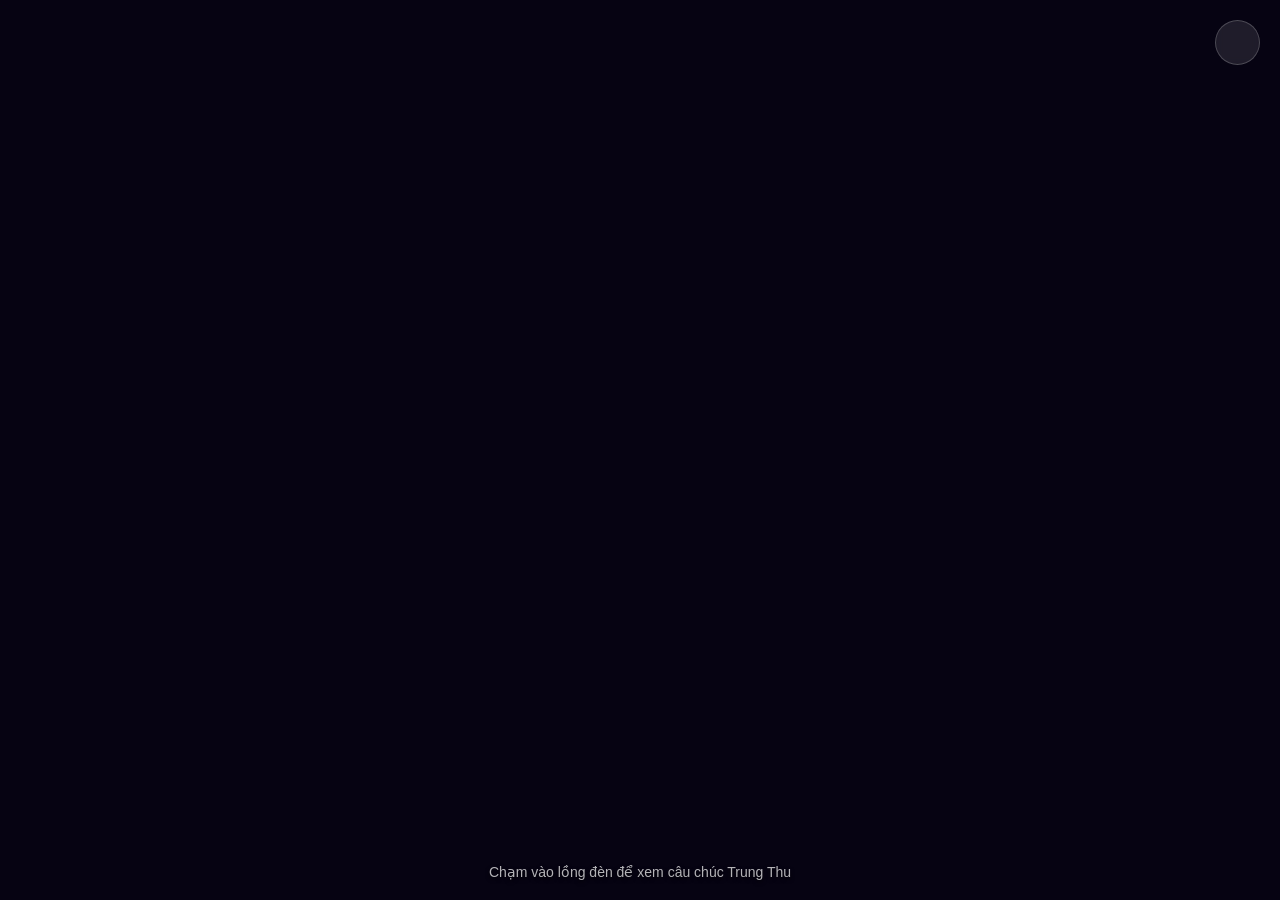
==== index.html @ 0c0daa1f "Refactor index.html for Trung Thu 3D Updated HTML structure and styles for Trung Thu 3D page, includ" ====
<!DOCTYPE html>
<html lang="vi">
<head>
    <meta charset="UTF-8">
    <meta name="viewport" content="width=device-width, initial-scale=1.0">
    <title>Trung Thu 3D - Gửi Nguyện Ước</title>
    <!-- Nhúng Font FontAwesome để hiển thị icon nhạc -->
    <link rel="stylesheet" href="https://cloudflare.com">
    <style>
        * {
            margin: 0;
            padding: 0;
            box-sizing: border-box;
            user-select: none;
        }
        body, html {
            width: 100%;
            height: 100%;
            overflow: hidden;
            background-color: #060312;
            font-family: 'Segoe UI', Tahoma, Geneva, Verdana, sans-serif;
        }
        #webgl-container {
            width: 100%;
            height: 100%;
            position: absolute;
            top: 0;
            left: 0;
            z-index: 1;
        }
        /* Thanh hướng dẫn phía dưới */
        .bottom-bar {
            position: absolute;
            bottom: 20px;
            left: 50%;
            transform: translateX(-50%);
            z-index: 10;
            color: rgba(255,255,255,0.7);
            font-size: 14px;
            pointer-events: none;
            text-align: center;
            text-shadow: 0 2px 4px rgba(0,0,0,0.8);
        }
        /* Nút bật/tắt nhạc góc trên */
        #audio-btn {
            position: absolute;
            top: 20px;
            right: 20px;
            z-index: 10;
            width: 45px;
            height: 45px;
            background: rgba(255, 255, 255, 0.1);
            backdrop-filter: blur(5px);
            border: 1px solid rgba(255, 255, 255, 0.2);
            border-radius: 50%;
            color: #ffd700;
            font-size: 18px;
            cursor: pointer;
            display: flex;
            align-items: center;
            justify-content: center;
            transition: all 0.3s ease;
        }
        #audio-btn:hover {
            background: rgba(255, 255, 255, 0.2);
            transform: scale(1.05);
        }
        /* Bảng Modal hiển thị lời chúc chuẩn giao diện video */
        .wish-modal {
            position: absolute;
            top: 0;
            left: 0;
            width: 100%;
            height: 100%;
            background: rgba(0, 0, 0, 0.4);
            backdrop-filter: blur(3px);
            z-index: 100;
            display: flex;
            align-items: center;
            justify-content: center;
            opacity: 0;
            pointer-events: none;
            transition: opacity 0.4s ease;
        }
        .wish-modal.active {
            opacity: 1;
            pointer-events: auto;
        }
        .wish-card {
            background: linear-gradient(135deg, #2a103d 0%, #150824 100%);
            border: 2px solid #ffd700;
            border-radius: 15px;
            width: 90%;
            max-width: 420px;
            padding: 25px;
            box-shadow: 0 10px 30px rgba(0,0,0,0.7), 0 0 20px rgba(255, 215, 0, 0.2);
            position: relative;
            transform: scale(0.8);
            transition: transform 0.4s cubic-bezier(0.175, 0.885, 0.32, 1.275);
            text-align: center;
        }
        .wish-modal.active .wish-card {
            transform: scale(1);
        }
        .close-btn {
            position: absolute;
            top: 12px;
            right: 15px;
            color: #ffd700;
            font-size: 22px;
            cursor: pointer;
            opacity: 0.8;
            transition: opacity 0.2s;
        }
        .close-btn:hover {
            opacity: 1;
        }
        .card-title {
            color: #ffd700;
            font-size: 20px;
            margin-bottom: 20px;
            font-weight: 600;
            letter-spacing: 1px;
        }
        .image-container {
            width: 100%;
            height: 180px;
            border-radius: 8px;
            overflow: hidden;
            margin-bottom: 20px;
            border: 1px solid rgba(255,255,255,0.1);
            background: #0f071a;
        }
        .image-container img {
            width: 100%;
            height: 100%;
            object-fit: cover;
        }
        #wishText {
            color: #ffffff;
            font-size: 15px;
            line-height: 1.6;
            font-style: italic;
            padding: 0 10px;
        }
    </style>
</head>
<body>

    <div id="webgl-container"></div>
    
    <button id="audio-btn"><i class="fas fa-music" style="opacity:0.5;"></i></button>
    <div class="bottom-bar">Chạm vào lồng đèn để xem câu chúc Trung Thu</div>

    <!-- Cấu trúc Modal Lời Chúc -->
    <div id="wishModal" class="wish-modal">
        <div class="wish-card">
            <div id="closeWishBtn" class="close-btn">&times;</div>
            <div class="card-title">Gửi Người Thương</div>
            <div class="image-container">
                <img id="wishImage" src="" alt="Hình ảnh Trung Thu">
            </div>
            <div id="wishText"></div>
        </div>
    </div>

    <!-- Nhúng thư viện theo đúng cấu trúc GitHub của bạn -->
    <script src="three.min.js"></script>
    <script src="OrbitControls.js"></script>
    <script src="main.js"></script>

    <!-- Thẻ âm nhạc nền (Hãy đảm bảo bạn upload file bgm.mp3 vào thư mục gốc nếu muốn chạy nhạc) -->
    <audio id="bgm" src="bgm.mp3" loop prefetch></audio>

</body>
</html>
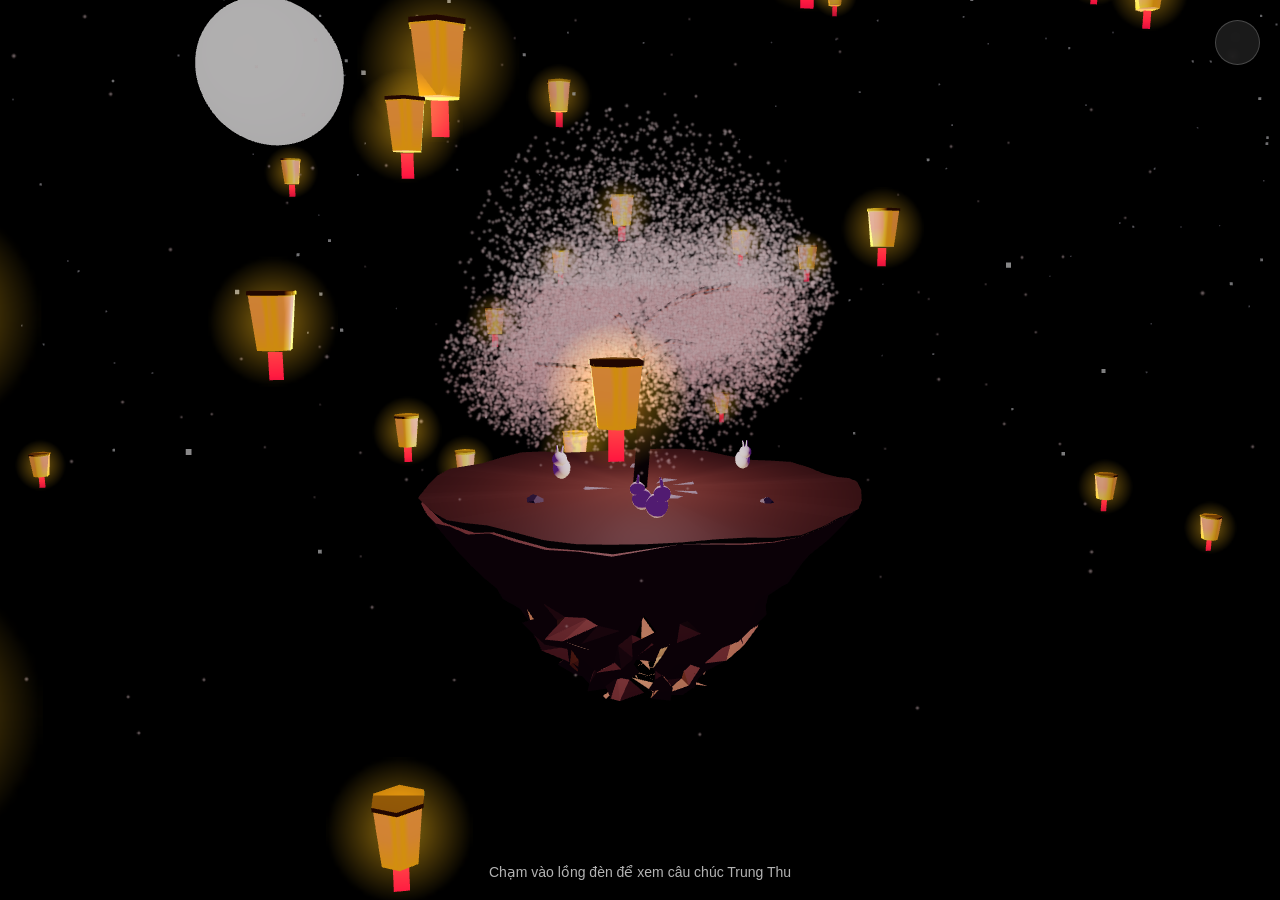
==== commit 791ee9cb: "Refactor script and audio paths in index.html Updated script and audio file paths to point to the as" ====
--- a/index.html
+++ b/index.html
@@ -5,7 +5,7 @@
     <meta name="viewport" content="width=device-width, initial-scale=1.0">
     <title>Trung Thu 3D - Gửi Nguyện Ước</title>
     <!-- Nhúng Font FontAwesome để hiển thị icon nhạc -->
-    <link rel="stylesheet" href="https://cloudflare.com">
+        <link rel="stylesheet" href="https://cloudflare.com">
     <style>
         * {
             margin: 0;
@@ -164,13 +164,14 @@
         </div>
     </div>
 
-    <!-- Nhúng thư viện theo đúng cấu trúc GitHub của bạn -->
-    <script src="three.min.js"></script>
-    <script src="OrbitControls.js"></script>
-    <script src="main.js"></script>
+           <!-- Nhúng đúng đường dẫn đến nơi chứa file trên GitHub của bạn -->
+    <script src="./tthu3d/assets/three.min.js"></script>
+    <script src="./tthu3d/assets/OrbitControls.js"></script>
+    <script src="./tthu3d/assets/script.js"></script>
 
-    <!-- Thẻ âm nhạc nền (Hãy đảm bảo bạn upload file bgm.mp3 vào thư mục gốc nếu muốn chạy nhạc) -->
-    <audio id="bgm" src="bgm.mp3" loop prefetch></audio>
+    <!-- Thẻ âm thanh nền trỏ vào thư mục assets -->
+    <audio id="bgm" src="./tthu3d/assets/1.mp3" loop prefetch></audio>
+
 
 </body>
 </html>
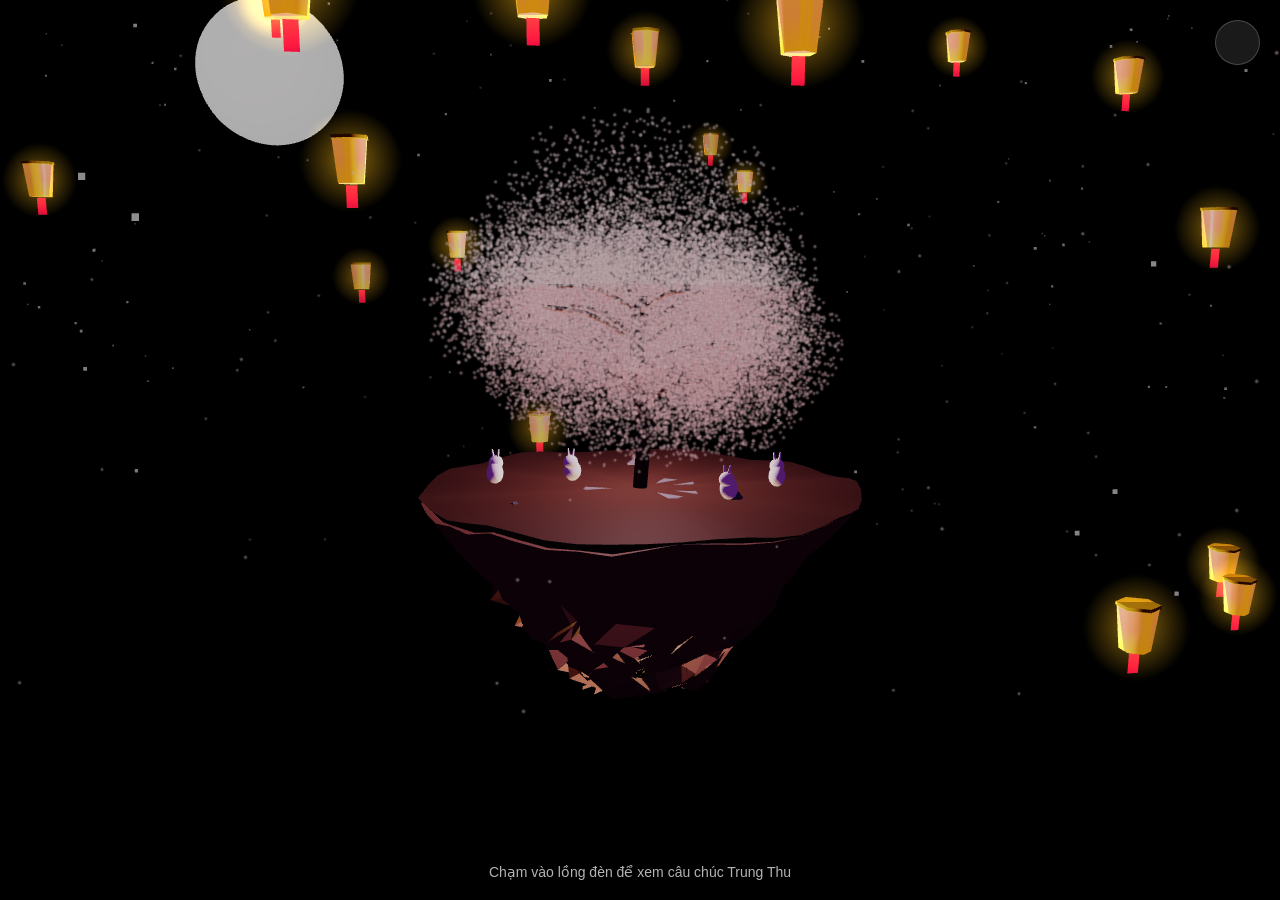
==== commit c69612a1: "Adjust image container styles for responsiveness Updated CSS for image container to maintain aspect " ====
--- a/index.html
+++ b/index.html
@@ -122,19 +122,26 @@
             font-weight: 600;
             letter-spacing: 1px;
         }
+                /* ĐOẠN CSS MỚI: TỰ ĐỘNG THÍCH ỨNG THEO TỶ LỆ ẢNH GỐC */
         .image-container {
             width: 100%;
-            height: 180px;
+            max-height: 250px; /* Giới hạn chiều cao tối đa để bảng không bị quá dài */
             border-radius: 8px;
             overflow: hidden;
             margin-bottom: 20px;
             border: 1px solid rgba(255,255,255,0.1);
             background: #0f071a;
+            display: flex;
+            align-items: center;
+            justify-content: center;
         }
         .image-container img {
             width: 100%;
-            height: 100%;
-            object-fit: cover;
+            height: auto; /* Giúp ảnh tự co giãn theo chiều dọc mà không bị méo */
+            max-height: 250px;
+            object-fit: contain; /* Giữ nguyên tỷ lệ gốc của ảnh, không bị cắt hay bóp méo */
+        }
+
         }
         #wishText {
             color: #ffffff;
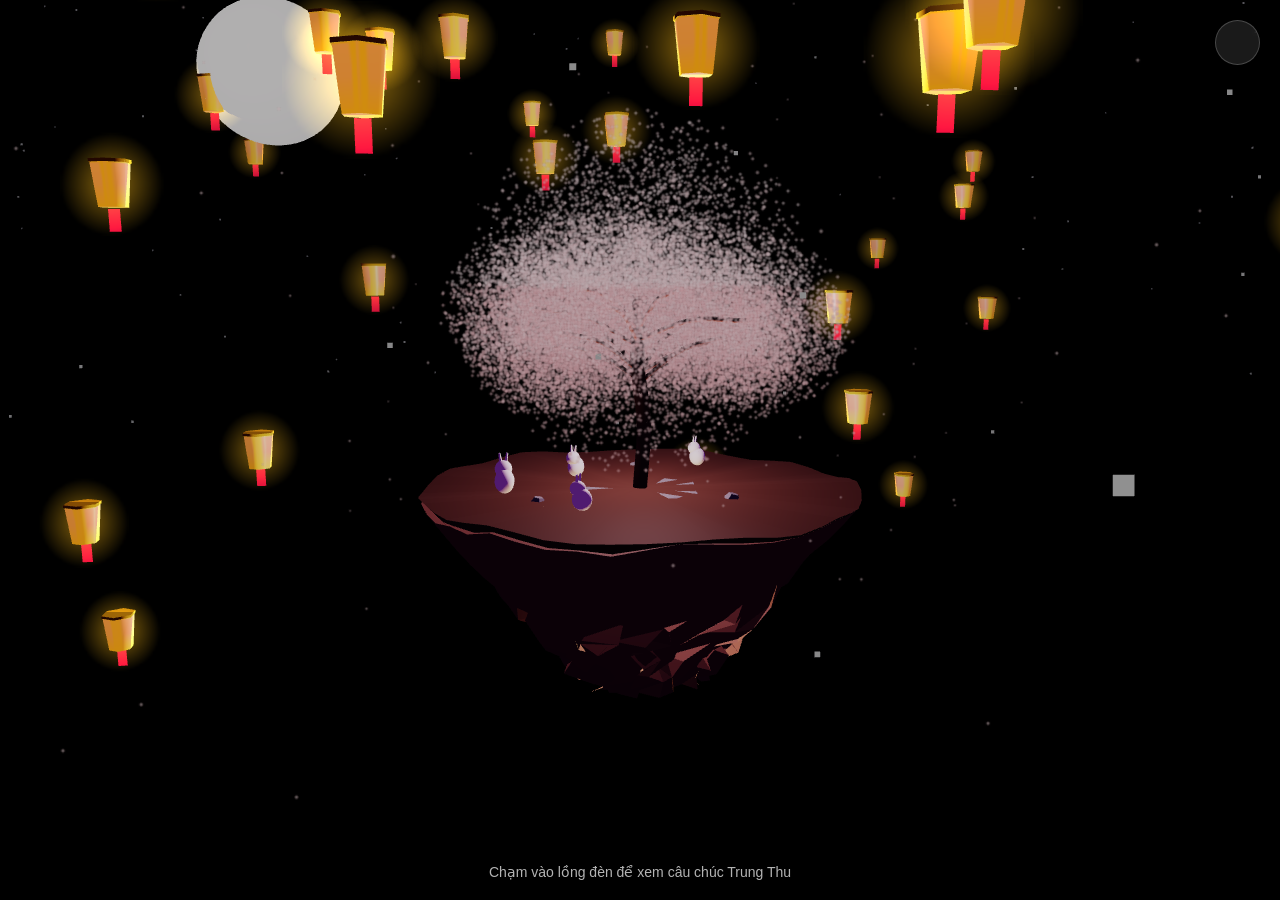
==== commit bdc6db2a: "Modify wishText styles for better visibility Updated the wishText style to increase font size and ad" ====
--- a/index.html
+++ b/index.html
@@ -143,13 +143,16 @@
         }
 
         }
+               /* TỰ THÊM ĐOẠN NÀY ĐỂ ÉP CHỮ CHUYỂN SANG MÀU TRẮNG SÁNG */
         #wishText {
-            color: #ffffff;
-            font-size: 15px;
+            color: #ffffff !important; 
+            font-size: 16px;
             line-height: 1.6;
             font-style: italic;
-            padding: 0 10px;
+            padding: 10px 10px 0 10px;
+            text-shadow: 0 1px 3px rgba(0, 0, 0, 0.5);
         }
+
     </style>
 </head>
 <body>
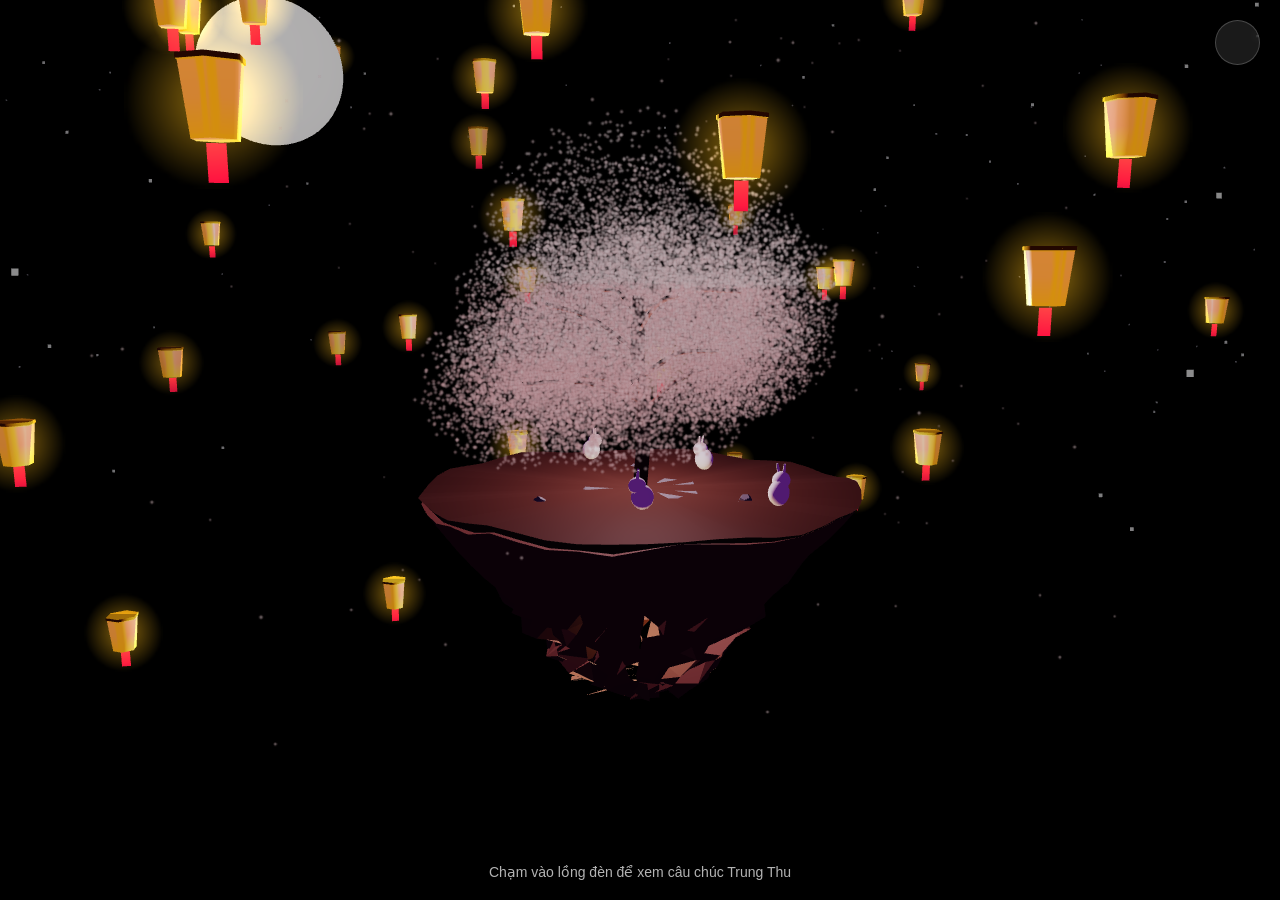
==== commit 4d32ce36: "Enhance wishText div with inline styles Added inline styles to the wishText div for better presentat" ====
--- a/index.html
+++ b/index.html
@@ -170,7 +170,8 @@
             <div class="image-container">
                 <img id="wishImage" src="" alt="Hình ảnh Trung Thu">
             </div>
-            <div id="wishText"></div>
+                    <div id="wishText" style="color: #ffffff !important; font-size: 16px; font-weight: 500; font-style: italic; text-shadow: 0 1px 4px rgba(0, 0, 0, 0.9);"></div>
+
         </div>
     </div>
 
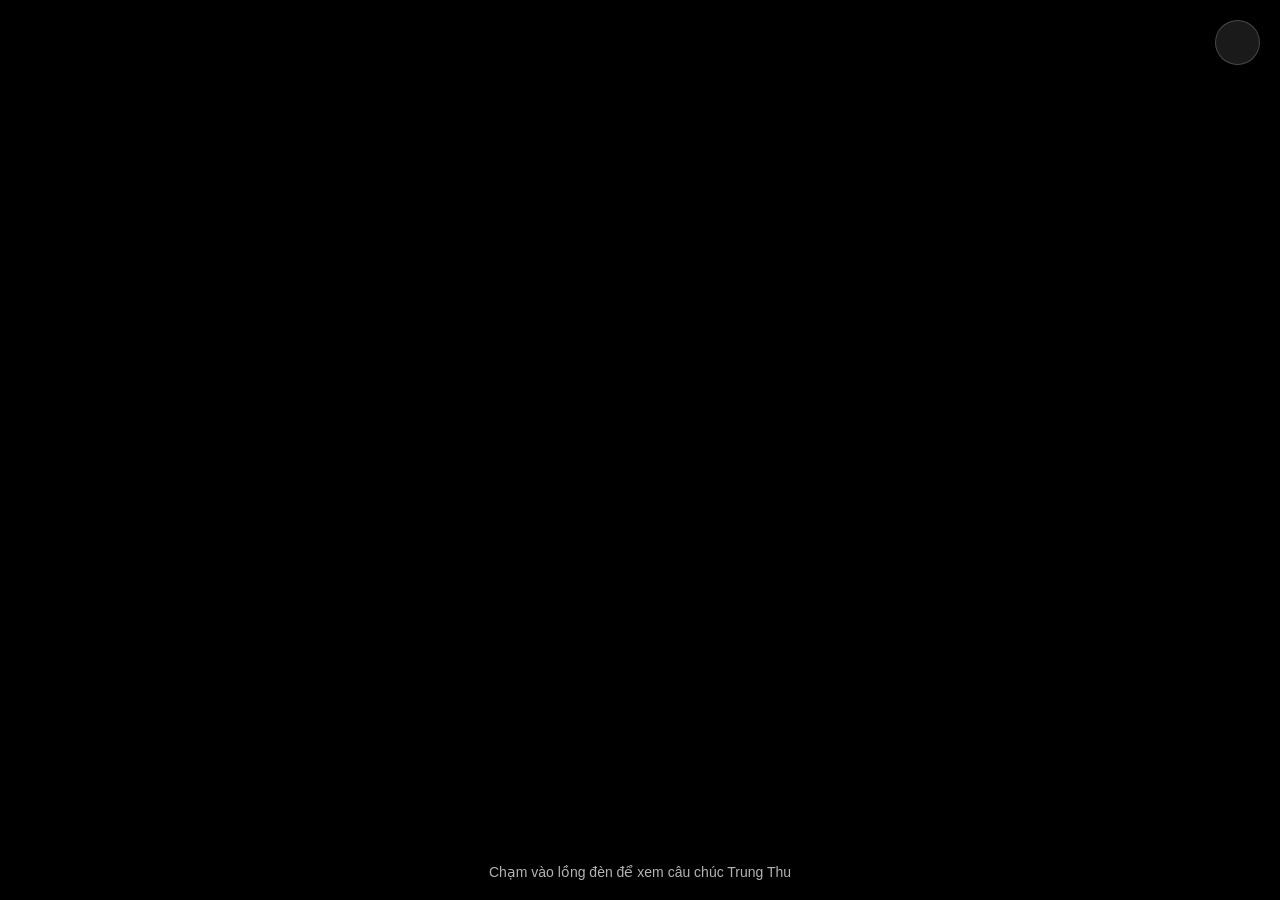
==== commit 13bc7948: "Remove comment for background audio element" ====
--- a/index.html
+++ b/index.html
@@ -180,8 +180,7 @@
     <script src="./tthu3d/assets/OrbitControls.js"></script>
     <script src="./tthu3d/assets/script.js"></script>
 
-    <!-- Thẻ âm thanh nền trỏ vào thư mục assets -->
-    <audio id="bgm" src="./tthu3d/assets/1.mp3" loop prefetch></audio>
+   <audio id="bgm" src="./tthu3d/assets/1.mp3" loop prefetch></audio>
 
 
 </body>
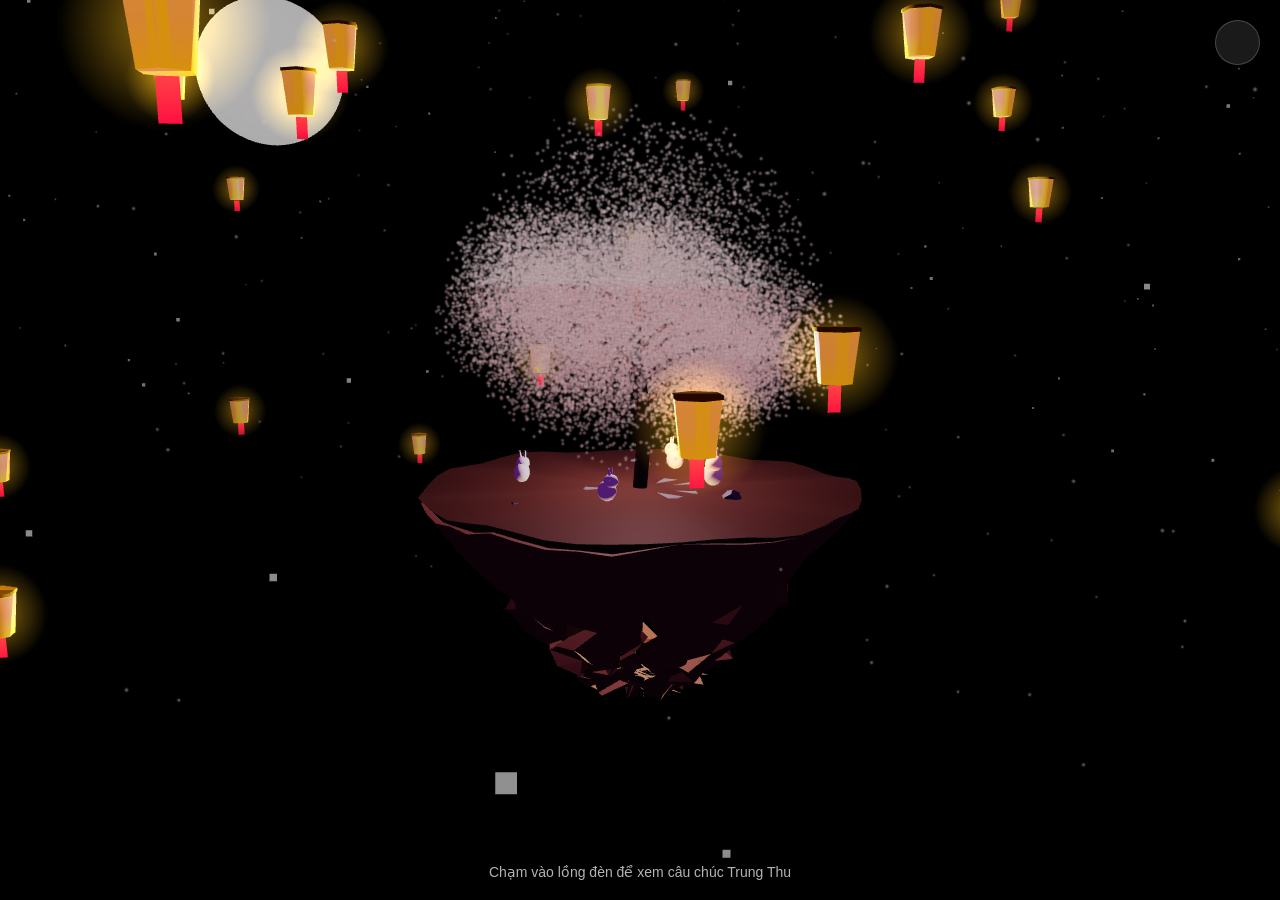
==== commit 32a50342: "Fix audio tag duplication and script order Removed duplicate audio tag and adjusted script tag place" ====
--- a/index.html
+++ b/index.html
@@ -175,12 +175,13 @@
         </div>
     </div>
 
-           <!-- Nhúng đúng đường dẫn đến nơi chứa file trên GitHub của bạn -->
-    <script src="./tthu3d/assets/three.min.js"></script>
+              <script src="./tthu3d/assets/three.min.js"></script>
     <script src="./tthu3d/assets/OrbitControls.js"></script>
+    
+    <!-- ĐƯA THẺ AUDIO LÊN ĐÂY (Trước file script.js để trình duyệt nạp nhạc trước) -->
+    <audio id="bgm" src="./tthu3d/assets/1.mp3" loop prefetch></audio>
+
     <script src="./tthu3d/assets/script.js"></script>
-
-   <audio id="bgm" src="./tthu3d/assets/1.mp3" loop prefetch></audio>
 
 
 </body>
